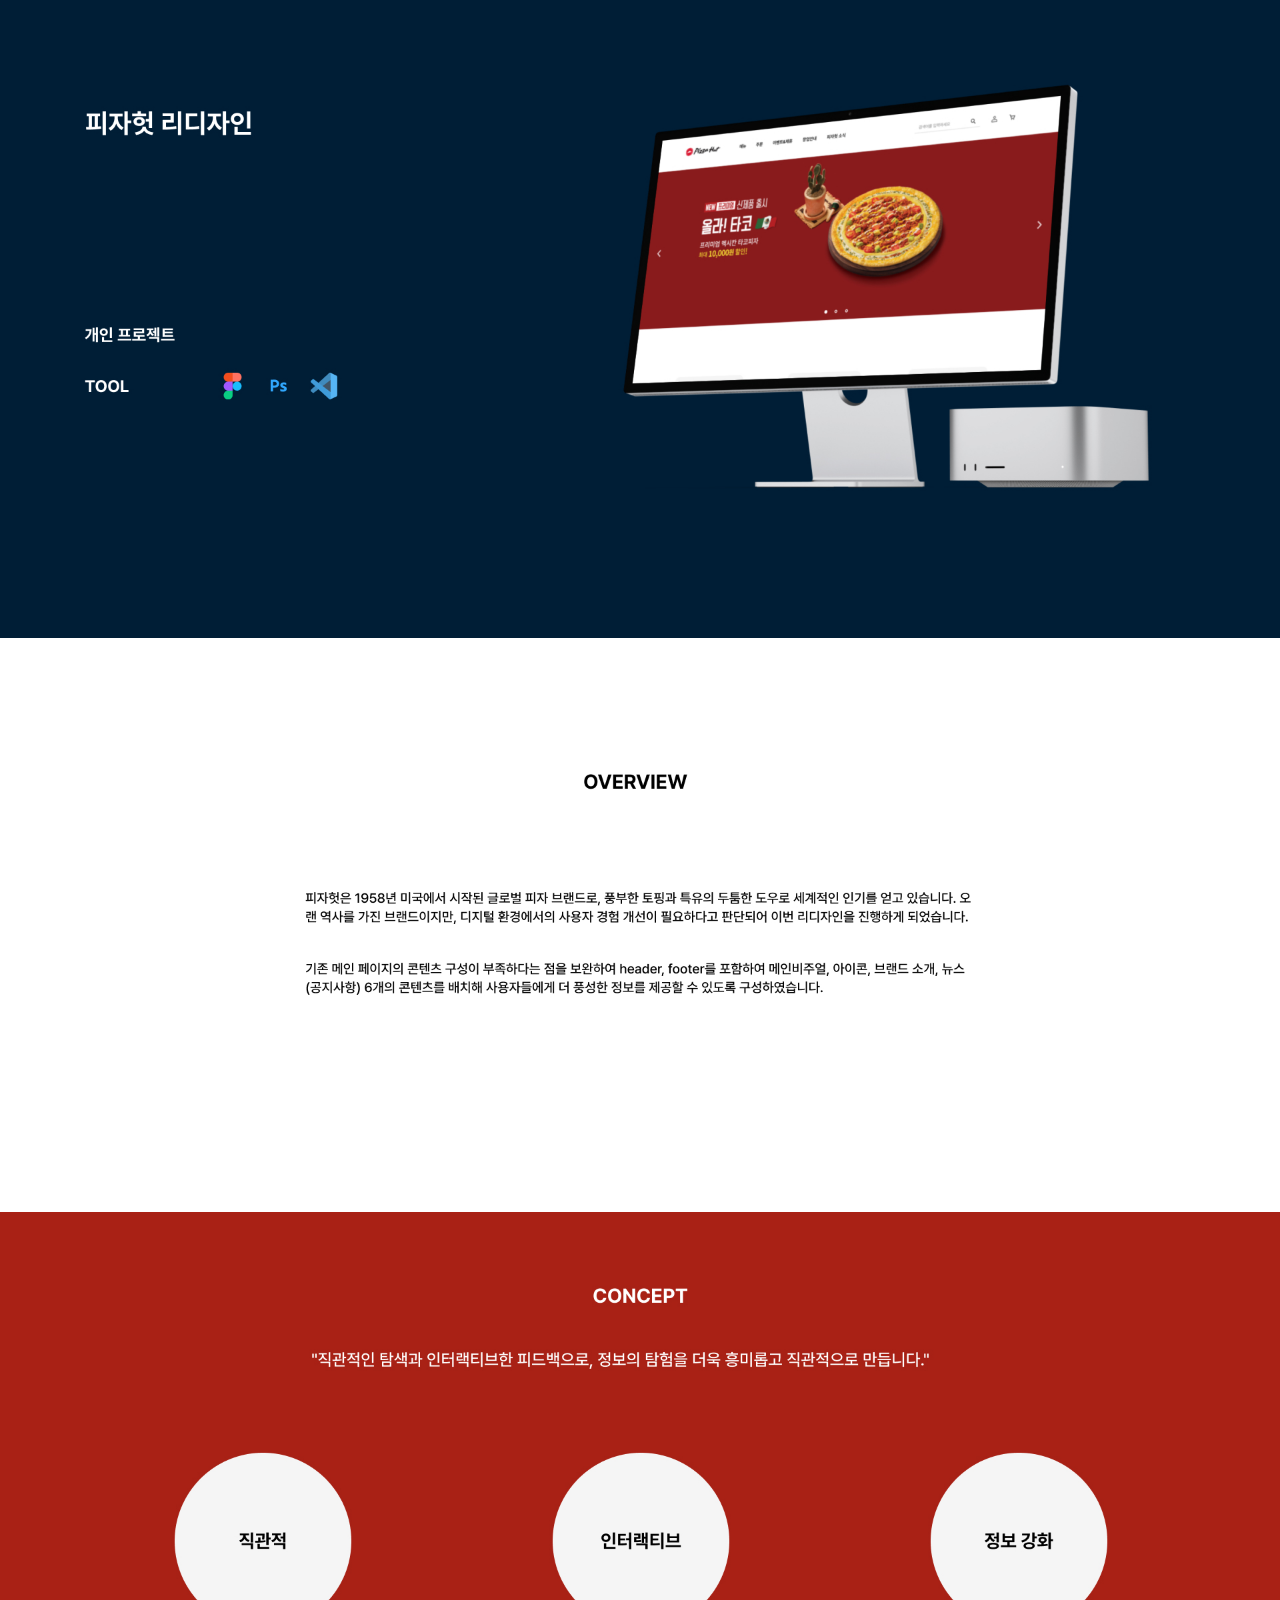
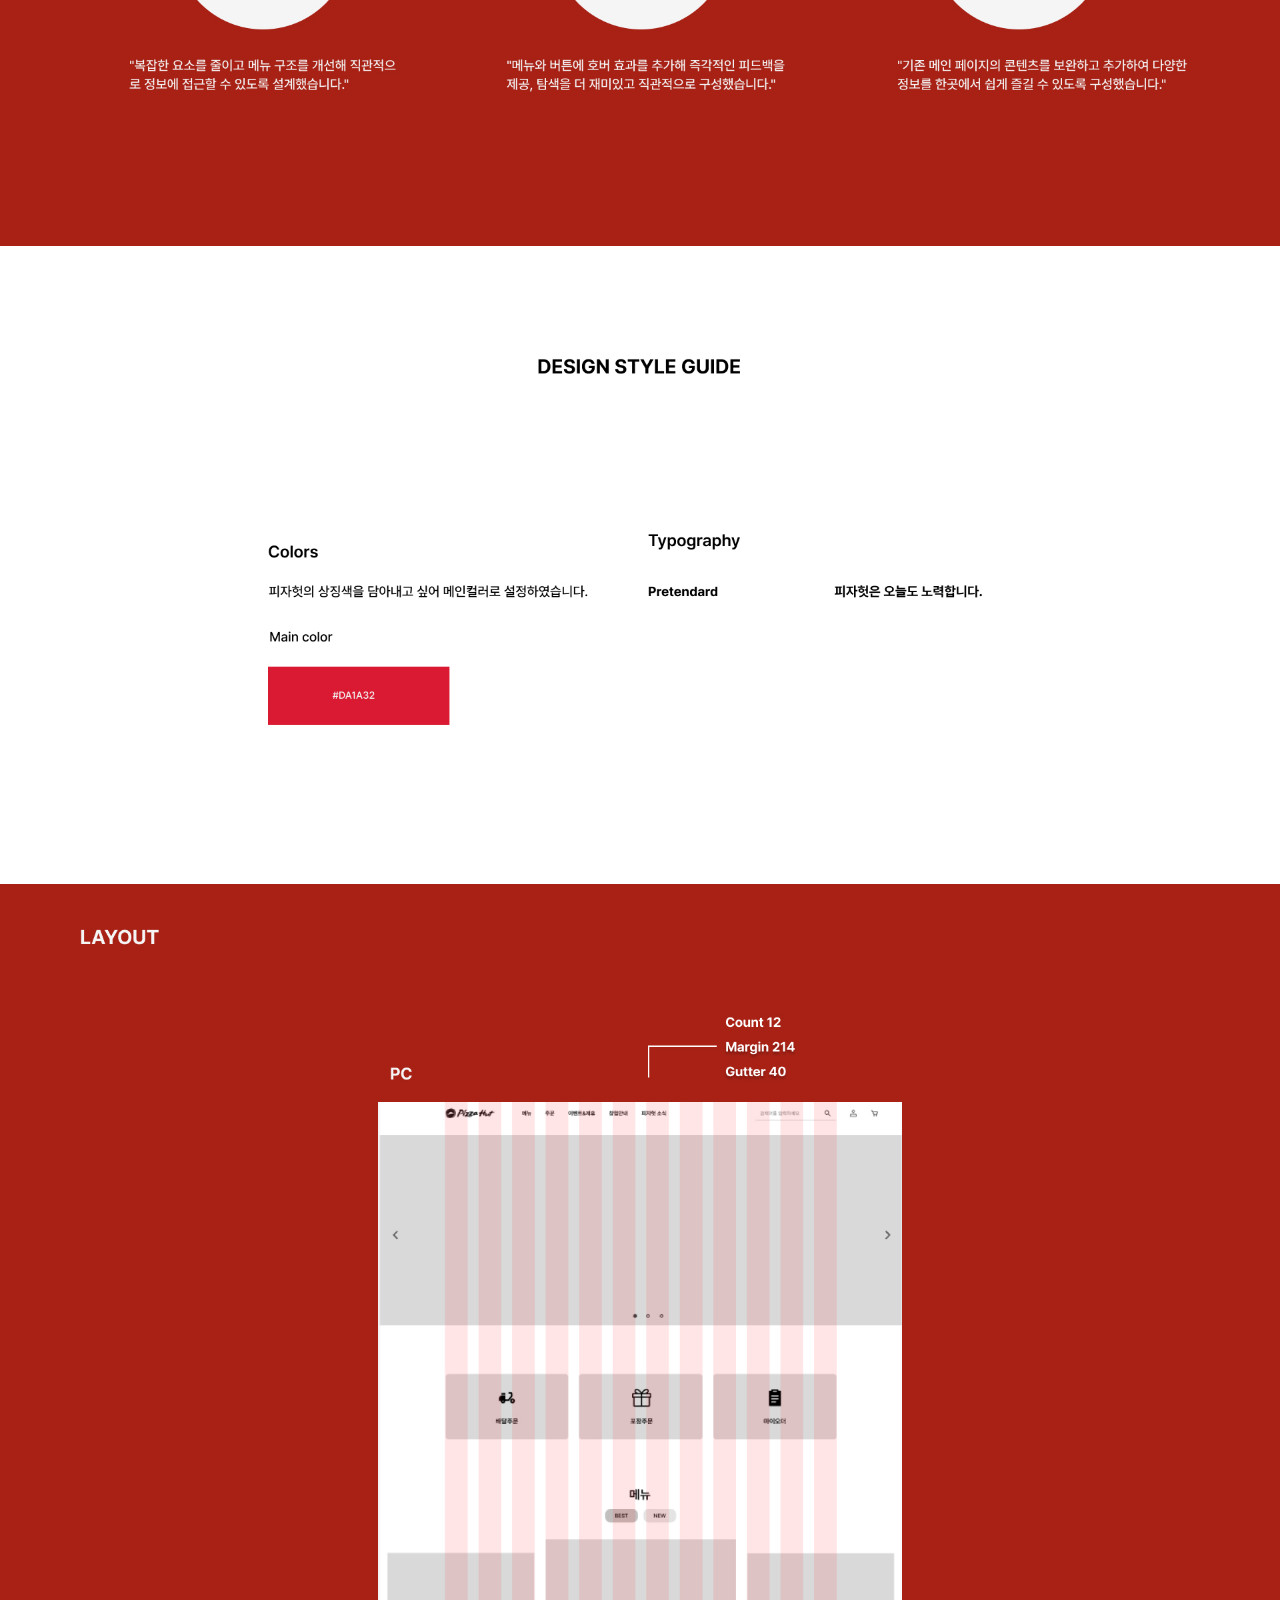
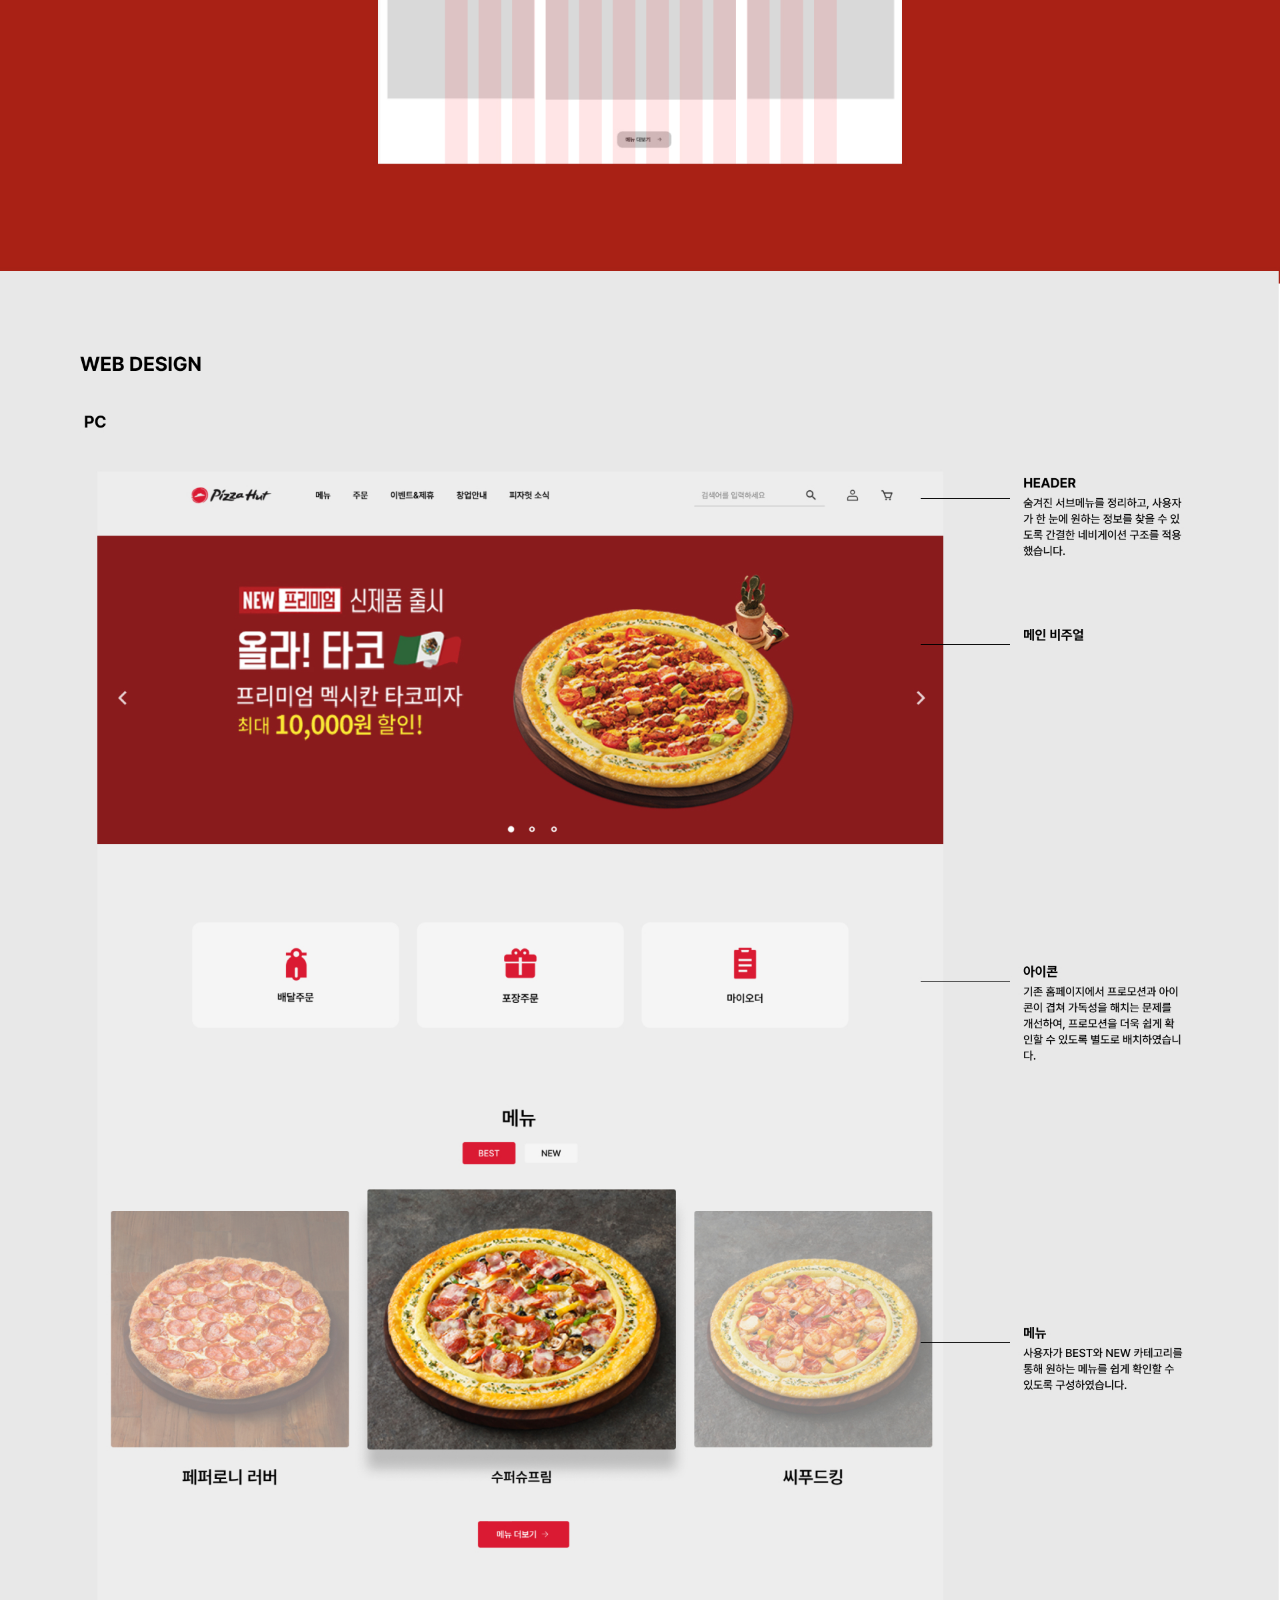
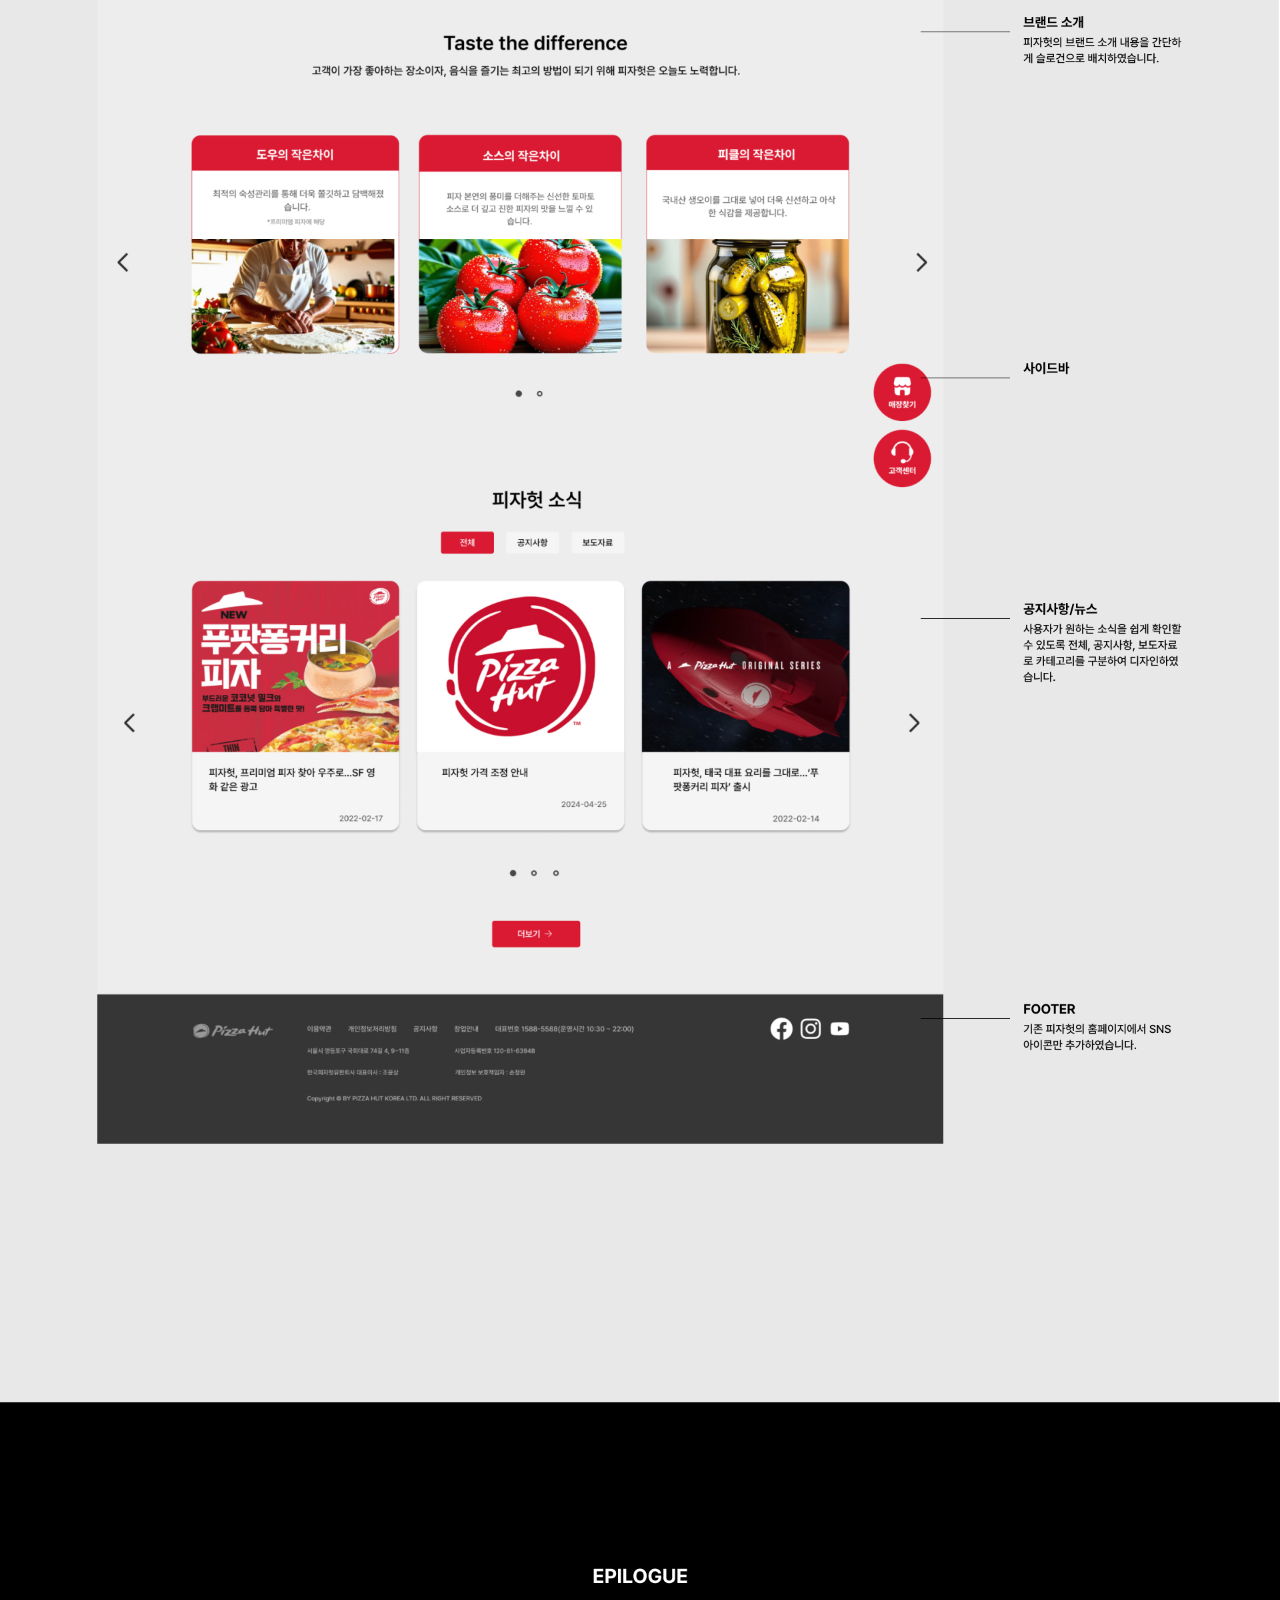
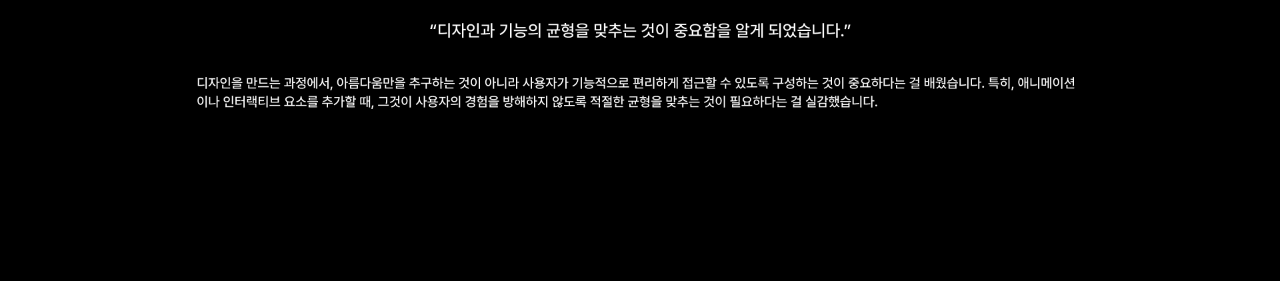
==== process/process_pizzahut/process_pizzahut.html @ 9054625a "수정" ====
<!DOCTYPE html>
<html lang="ko">
    <head>
        <meta charset="UTF-8" />
        <meta name="viewport" content="width=device-width, initial-scale=1.0" />
        <title>Process_피자헛</title>

        <style>
            * {
                margin: 0;
                padding: 0;
                box-sizing: border-box;
            }

            figure {
                width: 100%;
            }
            figure img {
                width: 100%;
                vertical-align: top;
            }
        </style>
    </head>
    <body>
        <figure>
            <img src="./img/process_pizzahut.jpg" alt="process_피자헛" />
        </figure>
    </body>
</html>
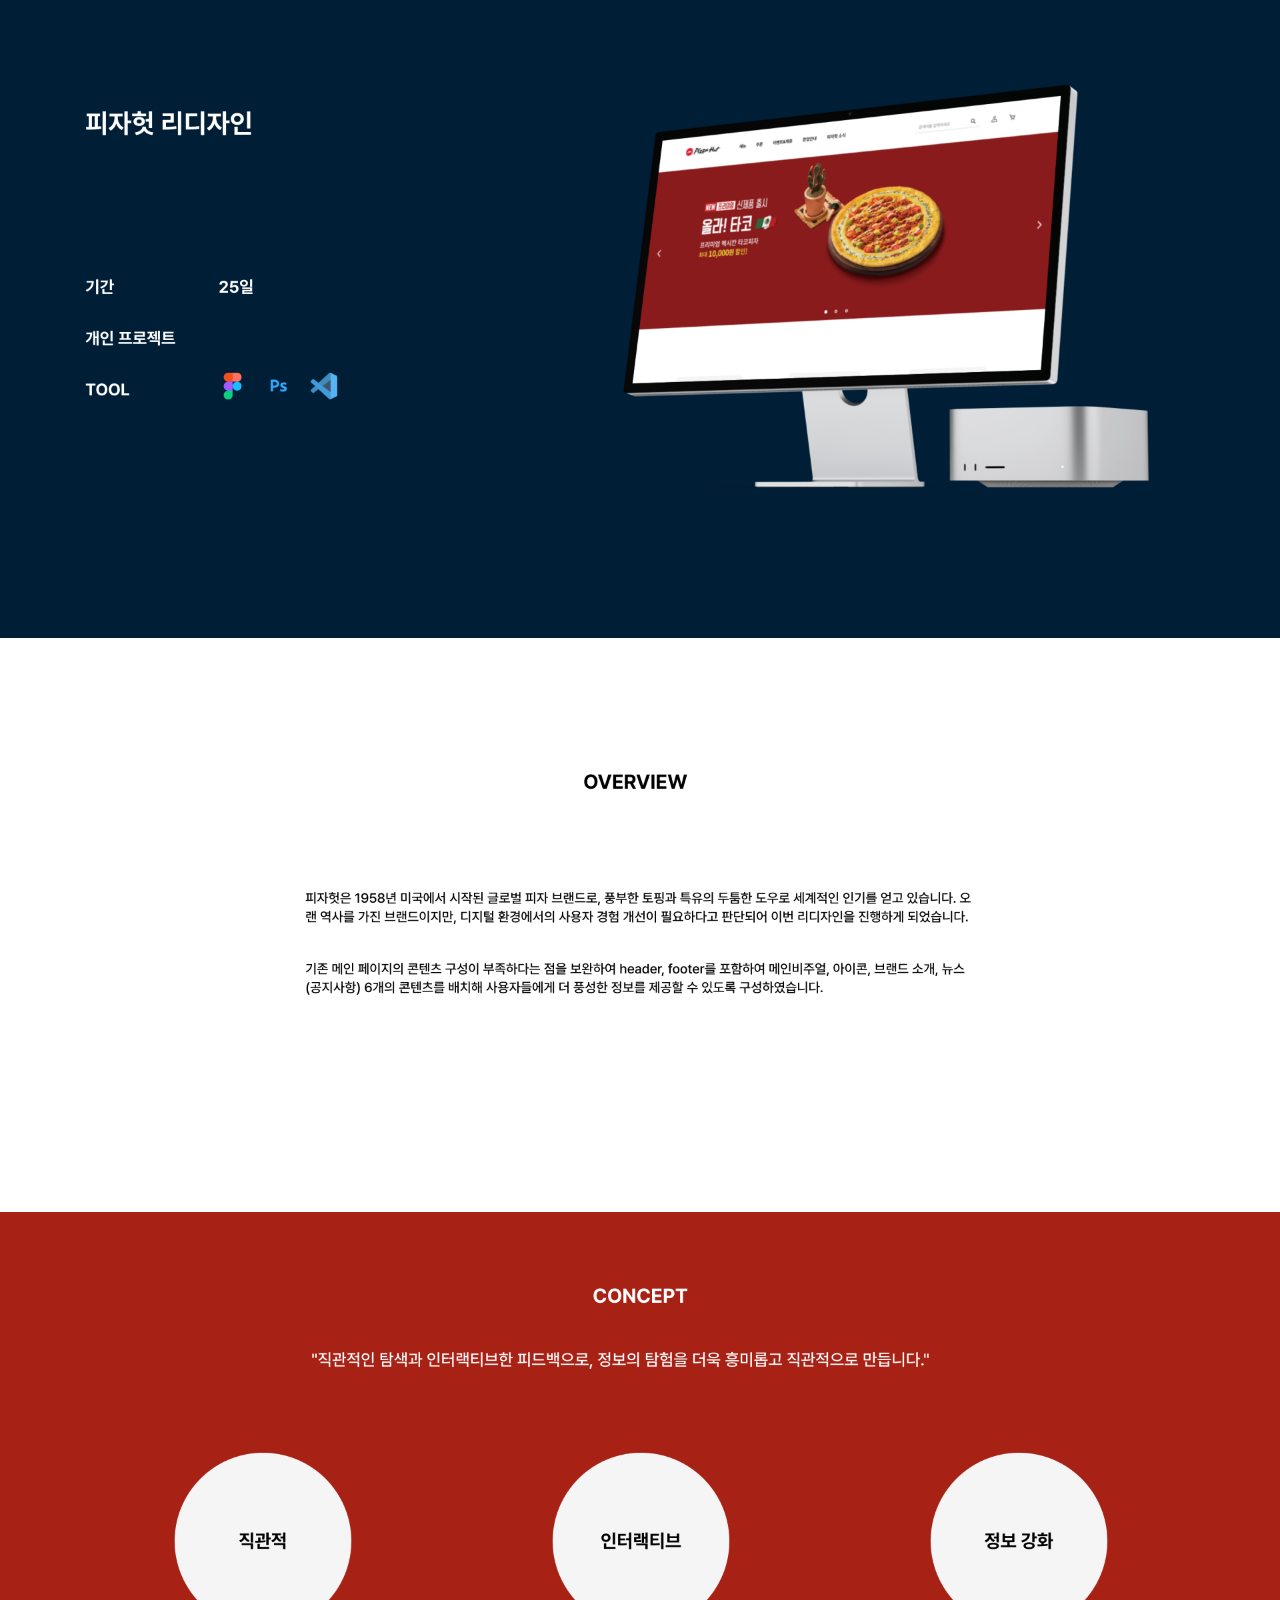
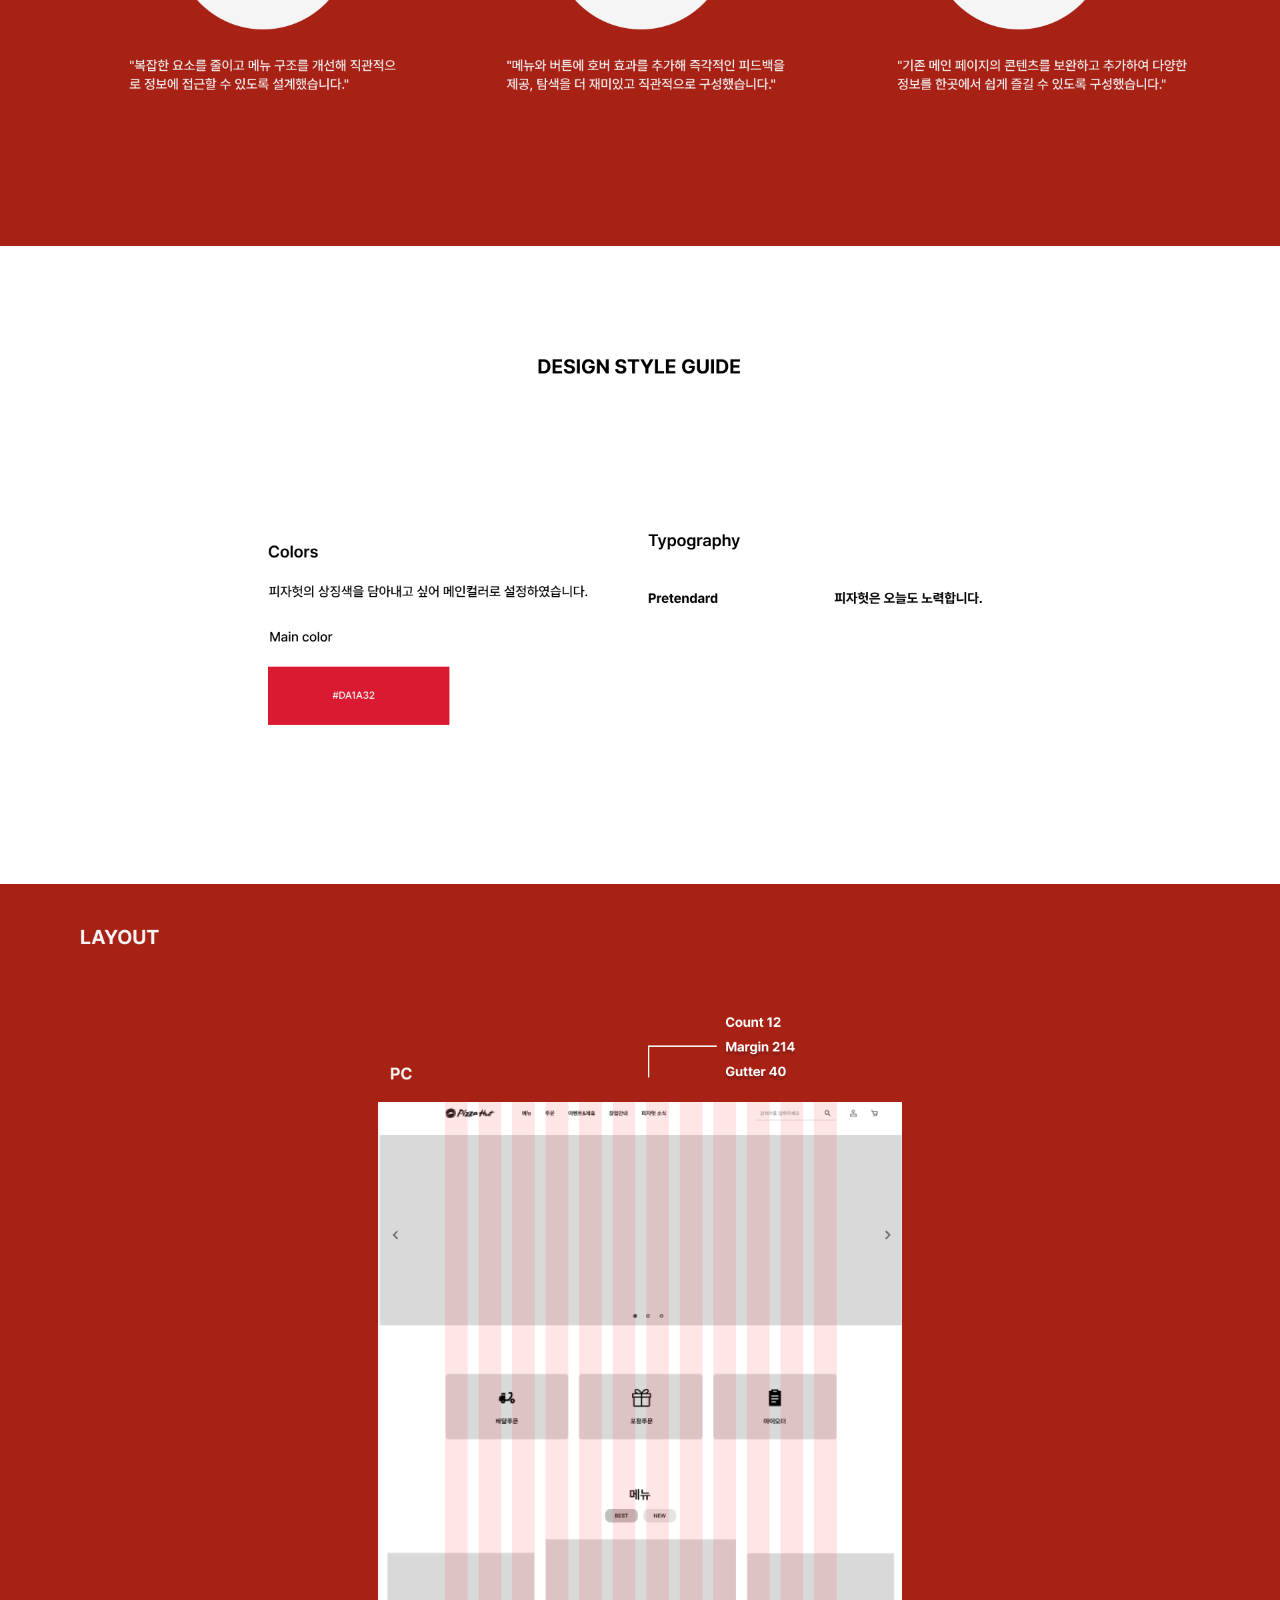
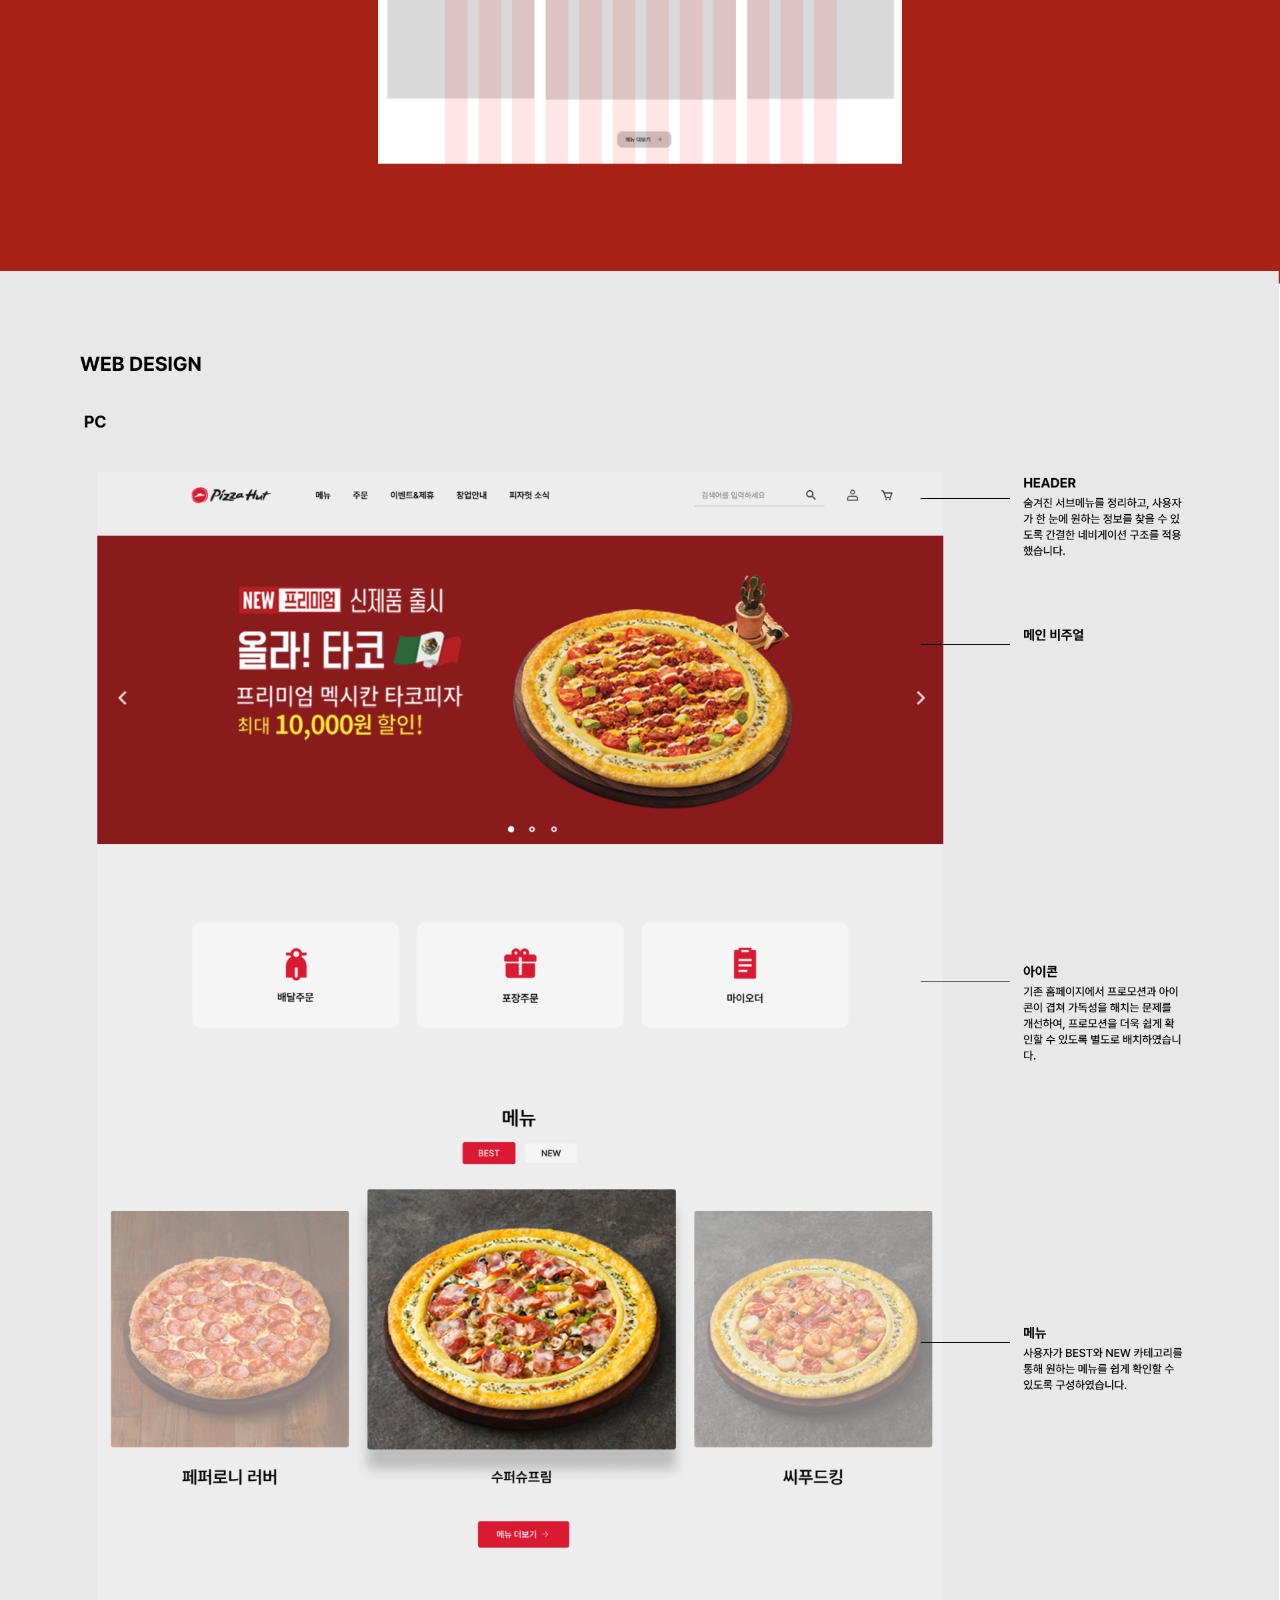
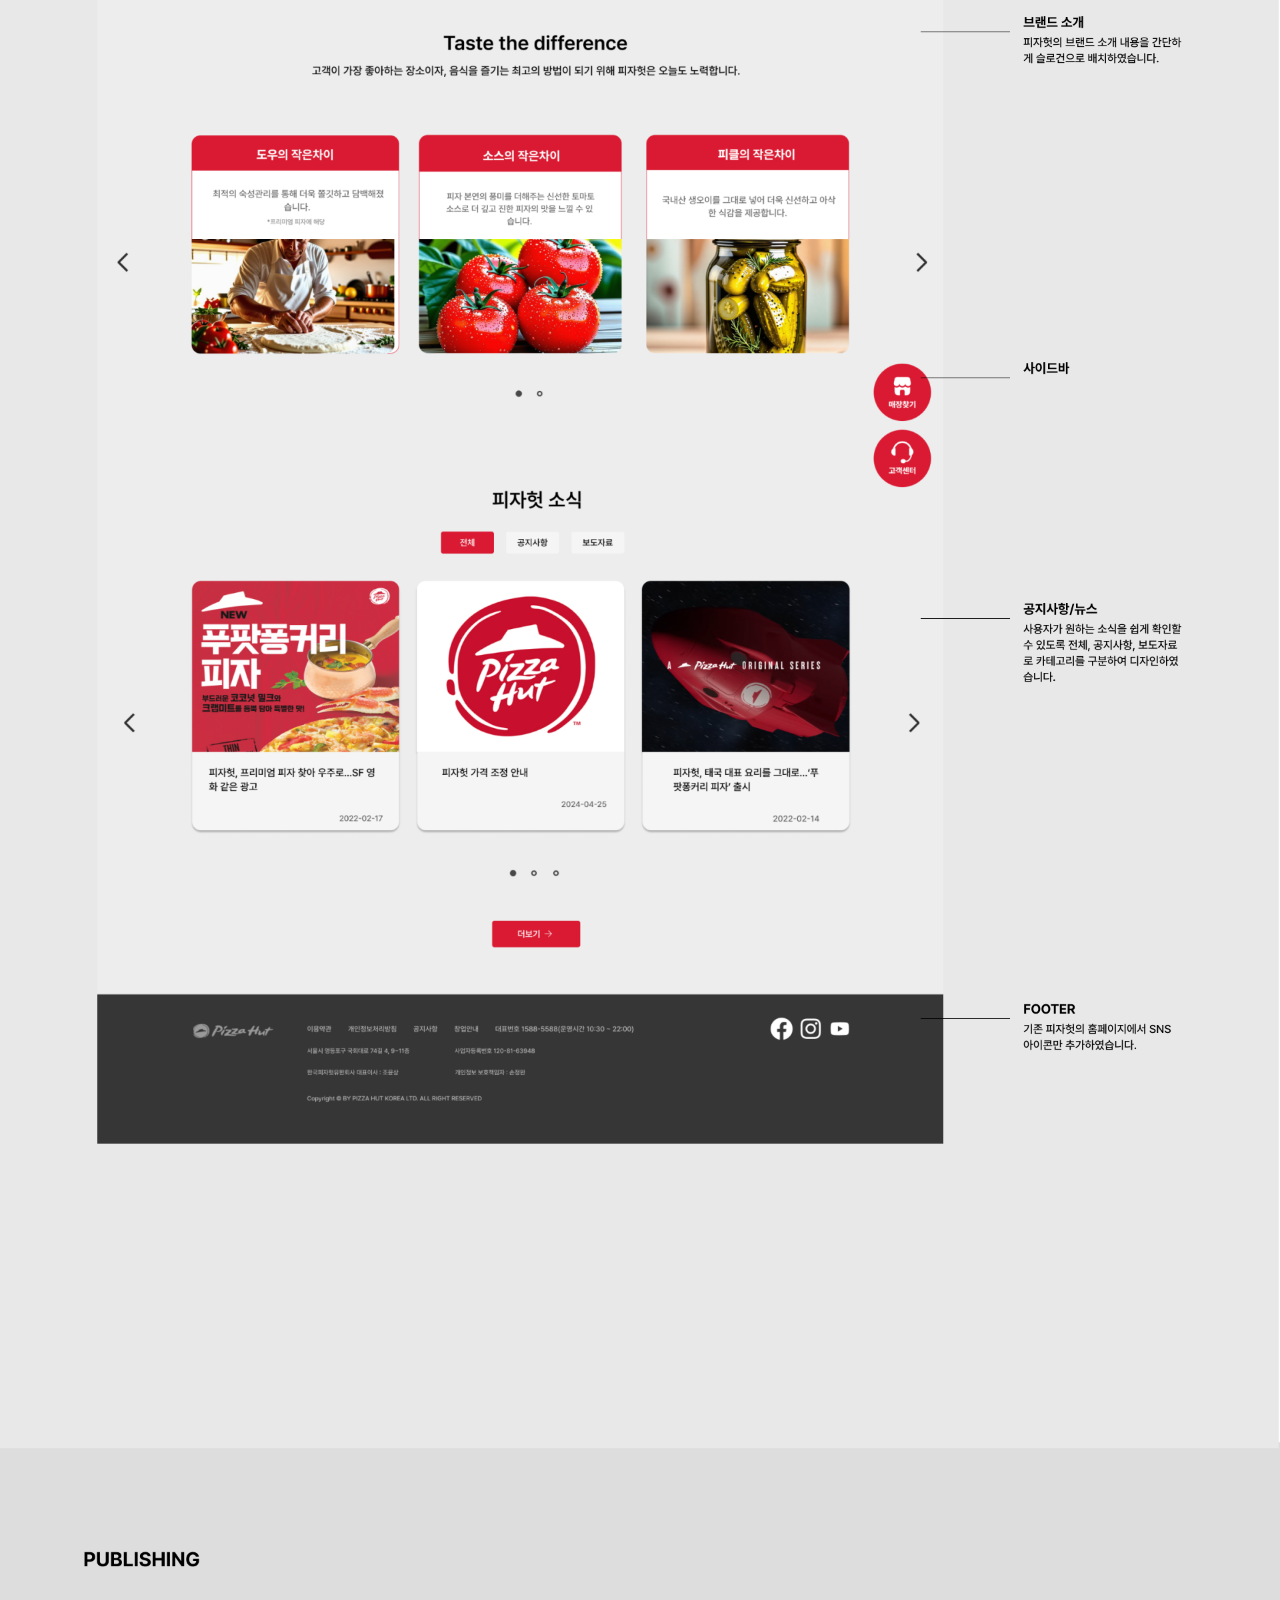
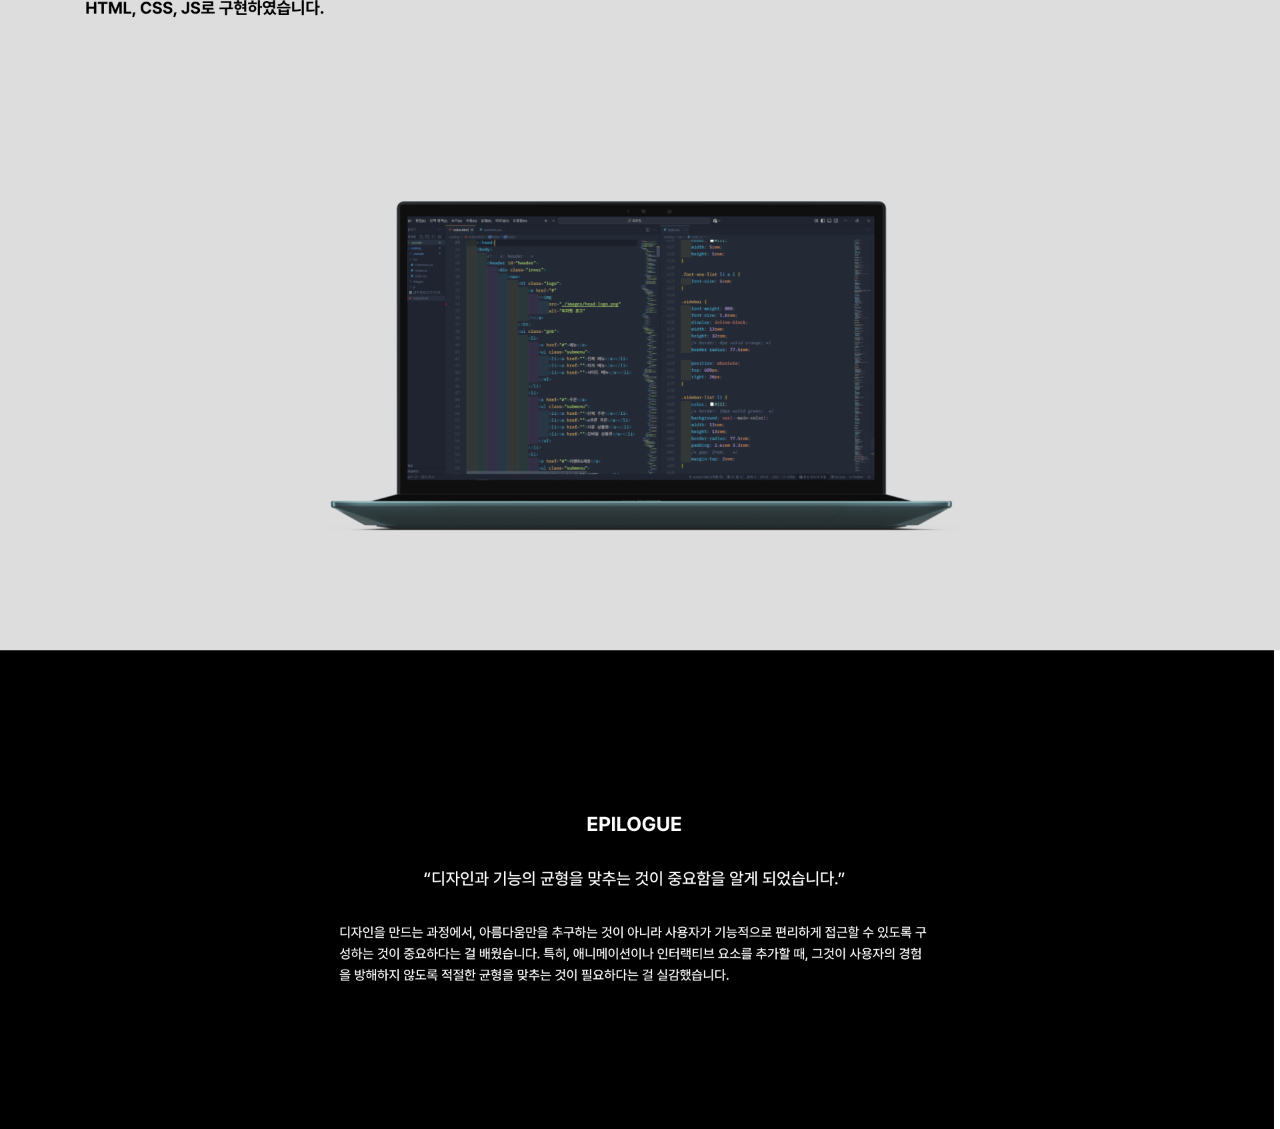
==== commit 6ffd9717: "색이 채워지도록 변경" ====
--- a/process/process_pizzahut/process_pizzahut.html
+++ b/process/process_pizzahut/process_pizzahut.html
@@ -23,7 +23,7 @@
     </head>
     <body>
         <figure>
-            <img src="./img/process_pizzahut.jpg" alt="process_피자헛" />
+            <img src="./img/process_pizzahut.png" alt="process_피자헛" />
         </figure>
     </body>
 </html>
